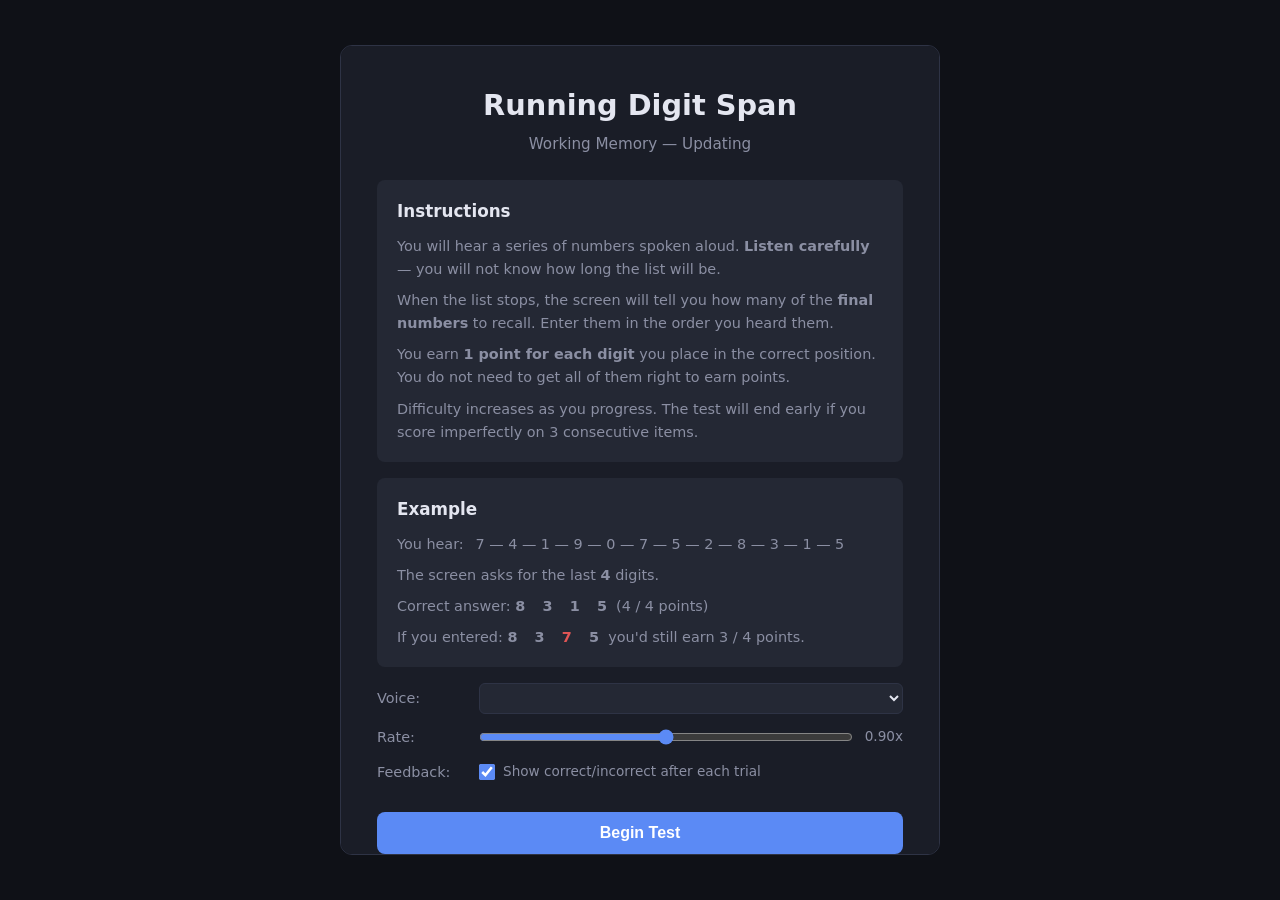
==== index.html @ 520c49b6 "Running Digit Span - WAIS-V style working memory test" ====
<!DOCTYPE html>
<html lang="en">
<head>
    <meta charset="UTF-8">
    <meta name="viewport" content="width=device-width, initial-scale=1.0">
    <title>Running Digit Span — Working Memory Assessment</title>
    <meta name="description" content="Running Digit Span working memory assessment modeled after WAIS-V clinical format with ascending difficulty, discontinue rules, and partial credit scoring.">
    <link rel="stylesheet" href="styles.css">
</head>
<body>
    <div id="app">
        <!-- Welcome Screen -->
        <div id="screen-welcome" class="screen active">
            <div class="card welcome-card">
                <h1>Running Digit Span</h1>
                <p class="subtitle">Working Memory — Updating</p>
                <div class="info-box">
                    <h3>Instructions</h3>
                    <p>
                        You will hear a series of numbers spoken aloud.
                        <strong>Listen carefully</strong> — you will not know how long the list will be.
                    </p>
                    <p>
                        When the list stops, the screen will tell you how many of the
                        <strong>final numbers</strong> to recall. Enter them in the order you heard them.
                    </p>
                    <p>
                        You earn <strong>1 point for each digit</strong> you place in the correct position.
                        You do not need to get all of them right to earn points.
                    </p>
                    <p>
                        Difficulty increases as you progress. The test will end early if you
                        score imperfectly on 3 consecutive items.
                    </p>
                </div>
                <div class="info-box">
                    <h3>Example</h3>
                    <p>You hear: &ensp;7 &mdash; 4 &mdash; 1 &mdash; 9 &mdash; 0 &mdash; 7 &mdash; 5 &mdash; 2 &mdash; 8 &mdash; 3 &mdash; 1 &mdash; 5</p>
                    <p>The screen asks for the last <strong>4</strong> digits.</p>
                    <p>Correct answer: <strong>8 &ensp; 3 &ensp; 1 &ensp; 5</strong> &nbsp;(4 / 4 points)</p>
                    <p>If you entered: <strong>8 &ensp; 3 &ensp; <span style="color:var(--error)">7</span> &ensp; 5</strong> &nbsp;you'd still earn 3 / 4 points.</p>
                </div>
                <div class="settings-row">
                    <label for="voice-select">Voice:</label>
                    <select id="voice-select"></select>
                </div>
                <div class="settings-row">
                    <label for="voice-rate">Rate:</label>
                    <input type="range" id="voice-rate" min="0.6" max="1.2" step="0.05" value="0.90">
                    <span id="voice-rate-label">0.90x</span>
                </div>
                <div class="settings-row">
                    <label for="chk-feedback">Feedback:</label>
                    <label class="toggle-label">
                        <input type="checkbox" id="chk-feedback" checked>
                        <span>Show correct/incorrect after each trial</span>
                    </label>
                </div>
                <button id="btn-start" class="btn btn-primary">Begin Test</button>
                <p class="note">Ensure your volume is turned up. The test uses text-to-speech.<br>No numbers will be shown on screen — audio only.</p>
            </div>
        </div>

        <!-- Ready Screen (between trials) -->
        <div id="screen-ready" class="screen">
            <div class="card stimulus-card">
                <p class="trial-counter">Item <span id="ready-trial-num"></span> of <span id="ready-trial-total"></span></p>
                <p id="ready-level-info" class="level-info"></p>
                <p class="ready-prompt">Press <strong>Start</strong> when you are ready to listen.</p>
                <button id="btn-go" class="btn btn-primary">Start</button>
            </div>
        </div>

        <!-- Stimulus Presentation Screen (audio only) -->
        <div id="screen-stimulus" class="screen">
            <div class="card stimulus-card">
                <div class="listening-indicator">
                    <div class="pulse-ring"></div>
                    <div class="pulse-ring delay-1"></div>
                    <div class="pulse-ring delay-2"></div>
                    <div class="speaker-icon">
                        <svg viewBox="0 0 24 24" width="36" height="36" fill="none" stroke="currentColor" stroke-width="2" stroke-linecap="round" stroke-linejoin="round">
                            <polygon points="11 5 6 9 2 9 2 15 6 15 11 19 11 5"></polygon>
                            <path d="M19.07 4.93a10 10 0 0 1 0 14.14"></path>
                            <path d="M15.54 8.46a5 5 0 0 1 0 7.07"></path>
                        </svg>
                    </div>
                </div>
                <div id="listening-label" class="listening-label">Listen&hellip;</div>
            </div>
        </div>

        <!-- Response Screen -->
        <div id="screen-response" class="screen">
            <div class="card response-card">
                <h2 id="recall-prompt"></h2>
                <p id="response-hint" class="response-hint"></p>

                <div id="response-slots" class="response-slots"></div>

                <div class="numpad">
                    <button class="numpad-btn" data-digit="1">1</button>
                    <button class="numpad-btn" data-digit="2">2</button>
                    <button class="numpad-btn" data-digit="3">3</button>
                    <button class="numpad-btn" data-digit="4">4</button>
                    <button class="numpad-btn" data-digit="5">5</button>
                    <button class="numpad-btn" data-digit="6">6</button>
                    <button class="numpad-btn" data-digit="7">7</button>
                    <button class="numpad-btn" data-digit="8">8</button>
                    <button class="numpad-btn" data-digit="9">9</button>
                    <button class="numpad-btn numpad-clear" data-action="clear">CLR</button>
                    <button class="numpad-btn" data-digit="0">0</button>
                    <button class="numpad-btn numpad-back" data-action="backspace">&larr;</button>
                </div>

                <div class="response-actions">
                    <button id="btn-submit" class="btn btn-primary" disabled>Submit</button>
                    <button id="btn-skip" class="btn btn-secondary">Don't Know</button>
                </div>
            </div>
        </div>

        <!-- Results Screen -->
        <div id="screen-results" class="screen">
            <div class="card results-card">
                <h1>Test Complete</h1>

                <p id="discontinued-notice" class="discontinued-notice" style="display:none"></p>

                <div class="results-summary">
                    <div class="result-item">
                        <span class="result-label">Raw Score</span>
                        <span id="result-total" class="result-value big"></span>
                    </div>
                    <div class="result-item">
                        <span class="result-label">Scaled Score Est.</span>
                        <span id="result-scaled" class="result-value big"></span>
                    </div>
                    <div class="result-item">
                        <span class="result-label">Running Span</span>
                        <span id="result-capacity" class="result-value big"></span>
                    </div>
                    <div class="result-item">
                        <span class="result-label">Accuracy</span>
                        <span id="result-accuracy" class="result-value"></span>
                    </div>
                </div>

                <h3>Accuracy by Level</h3>
                <div id="results-by-probe" class="results-by-block"></div>

                <h3>Trial Detail</h3>
                <div id="results-trial-detail" class="trial-detail-table-wrap"></div>

                <div class="norm-table">
                    <h3>Scoring &amp; Norms Reference</h3>
                    <table>
                        <thead>
                            <tr>
                                <th>Metric</th>
                                <th>Value</th>
                            </tr>
                        </thead>
                        <tbody>
                            <tr><td>Scoring</td><td>1 point per digit in correct serial position (partial credit)</td></tr>
                            <tr><td>Scaled Score</td><td>Mean = 10, SD = 3 (range 1–19)</td></tr>
                            <tr><td>Discontinue</td><td>After 3 consecutive imperfect scores</td></tr>
                            <tr><td>Typical Capacity</td><td>3–4 items (healthy adults)</td></tr>
                        </tbody>
                    </table>
                    <table style="margin-top:12px">
                        <thead>
                            <tr>
                                <th>Level (Probe)</th>
                                <th>Typical Per-Digit Accuracy</th>
                            </tr>
                        </thead>
                        <tbody>
                            <tr><td>Last 3</td><td>~85–95 %</td></tr>
                            <tr><td>Last 4</td><td>~70–85 %</td></tr>
                            <tr><td>Last 5</td><td>~55–70 %</td></tr>
                            <tr><td>Last 6</td><td>~45–60 %</td></tr>
                            <tr><td>Last 7</td><td>~35–50 %</td></tr>
                        </tbody>
                    </table>
                    <p class="norm-note">
                        Research benchmarks from Bunting, Cowan &amp; Saults (2006, <em>QJEP</em>)
                        and Cowan et al. (2005, <em>Cognitive Psychology</em>, 51, 42–100).
                        WAIS-V scaled scores use proprietary age-based norm tables (Pearson, 2024) —
                        the estimate above is approximate.
                    </p>
                </div>

                <div class="norm-submit-section">
                    <h3>📊 Help Build Norms</h3>
                    <p class="norm-submit-desc">Submit your results anonymously to help build normative data. No personally identifiable information is collected.</p>
                    <div class="norm-submit-row">
                        <label for="input-age">Age (optional):</label>
                        <input type="number" id="input-age" min="10" max="100" placeholder="e.g. 25" class="age-input">
                    </div>
                    <button id="btn-submit-norms" class="btn btn-success">Submit Results Anonymously</button>
                    <div id="submit-status" class="submit-status" style="display:none"></div>
                </div>

                <div class="results-actions">
                    <button id="btn-restart" class="btn btn-primary">Retake Test</button>
                    <button id="btn-export" class="btn btn-secondary">Export Results</button>
                </div>
            </div>
        </div>
    </div>

    <script src="app.js"></script>
</body>
</html>
---- styles.css ----
/* === Reset & Base === */
*, *::before, *::after {
    box-sizing: border-box;
    margin: 0;
    padding: 0;
}

html {
    overflow-x: hidden;
}

:root {
    --bg: #0f1117;
    --surface: #1a1d27;
    --surface-2: #242834;
    --border: #2e3345;
    --text: #e4e6f0;
    --text-dim: #8b8fa3;
    --primary: #5b8af5;
    --primary-hover: #7aa2ff;
    --success: #4caf7c;
    --error: #e05555;
    --warning: #e0a840;
    --highlight: #f0c040;
    --radius: 12px;
    --radius-sm: 8px;
}

html, body {
    height: 100%;
    font-family: 'Segoe UI', system-ui, -apple-system, sans-serif;
    background: var(--bg);
    color: var(--text);
    line-height: 1.6;
    -webkit-font-smoothing: antialiased;
}

#app {
    min-height: 100vh;
    display: flex;
    align-items: center;
    justify-content: center;
    padding: 20px;
}

/* === Screens === */
.screen {
    display: none;
    width: 100%;
    max-width: 600px;
    animation: fadeIn 0.3s ease;
}

.screen.active {
    display: block;
}

@keyframes fadeIn {
    from { opacity: 0; transform: translateY(8px); }
    to { opacity: 1; transform: translateY(0); }
}

/* === Card === */
.card {
    background: var(--surface);
    border: 1px solid var(--border);
    border-radius: var(--radius);
    padding: 36px;
}

.welcome-card {
    max-height: 90vh;
    overflow-y: auto;
}

h1 {
    font-size: 1.8rem;
    font-weight: 700;
    text-align: center;
    margin-bottom: 4px;
}

h2 {
    font-size: 1.4rem;
    font-weight: 600;
    text-align: center;
    margin-bottom: 16px;
}

h3 {
    font-size: 1.05rem;
    font-weight: 600;
    margin-bottom: 10px;
}

.subtitle {
    text-align: center;
    color: var(--text-dim);
    font-size: 0.95rem;
    margin-bottom: 24px;
}

/* === Info Boxes === */
.info-box {
    background: var(--surface-2);
    border-radius: var(--radius-sm);
    padding: 18px 20px;
    margin-bottom: 16px;
}

.info-box p {
    font-size: 0.9rem;
    color: var(--text-dim);
    margin-bottom: 8px;
}

.info-box p:last-child {
    margin-bottom: 0;
}

.example-note {
    font-size: 0.8rem !important;
    font-style: italic;
    color: var(--text-dim);
    opacity: 0.7;
    margin-top: 4px;
}

/* === Settings === */
.settings-row {
    display: flex;
    align-items: center;
    gap: 12px;
    margin-bottom: 12px;
    font-size: 0.9rem;
}

.settings-row label {
    min-width: 90px;
    color: var(--text-dim);
}

.settings-row select,
.settings-row input[type="range"] {
    flex: 1;
}

select {
    background: var(--surface-2);
    color: var(--text);
    border: 1px solid var(--border);
    border-radius: 6px;
    padding: 6px 10px;
    font-size: 0.85rem;
}

input[type="range"] {
    accent-color: var(--primary);
}

#voice-rate-label {
    color: var(--text-dim);
    min-width: 35px;
    text-align: right;
    font-size: 0.85rem;
}

/* === Buttons === */
.btn {
    display: inline-block;
    padding: 12px 32px;
    border: none;
    border-radius: var(--radius-sm);
    font-size: 1rem;
    font-weight: 600;
    cursor: pointer;
    transition: background 0.2s, opacity 0.2s;
}

.btn:disabled {
    opacity: 0.4;
    cursor: not-allowed;
}

.btn-primary {
    background: var(--primary);
    color: #fff;
    width: 100%;
    margin-top: 16px;
}

.btn-primary:hover:not(:disabled) {
    background: var(--primary-hover);
}

.btn-secondary {
    background: var(--surface-2);
    color: var(--text-dim);
    border: 1px solid var(--border);
}

.btn-secondary:hover:not(:disabled) {
    background: var(--border);
}

.note {
    text-align: center;
    color: var(--text-dim);
    font-size: 0.8rem;
    margin-top: 12px;
}

/* === Ready Screen === */
.stimulus-card {
    text-align: center;
    min-height: 280px;
    display: flex;
    flex-direction: column;
    align-items: center;
    justify-content: center;
}

.trial-counter {
    font-size: 0.85rem;
    color: var(--text-dim);
    margin-bottom: 24px;
    letter-spacing: 0.02em;
}

.ready-prompt {
    font-size: 1.1rem;
    color: var(--text);
    margin-bottom: 8px;
}

.level-info {
    font-size: 0.82rem;
    color: var(--primary);
    background: rgba(91, 138, 245, 0.1);
    border: 1px solid rgba(91, 138, 245, 0.2);
    border-radius: 6px;
    padding: 4px 14px;
    margin-bottom: 16px;
    letter-spacing: 0.02em;
}

/* === Stimulus Screen — Listening Indicator === */
.listening-indicator {
    position: relative;
    width: 100px;
    height: 100px;
    display: flex;
    align-items: center;
    justify-content: center;
    margin-bottom: 20px;
}

.pulse-ring {
    position: absolute;
    width: 100%;
    height: 100%;
    border-radius: 50%;
    border: 2px solid var(--primary);
    opacity: 0;
    animation: pulseRing 2s ease-out infinite;
}

.pulse-ring.delay-1 {
    animation-delay: 0.5s;
}

.pulse-ring.delay-2 {
    animation-delay: 1.0s;
}

@keyframes pulseRing {
    0% {
        transform: scale(0.5);
        opacity: 0.6;
    }
    100% {
        transform: scale(1.4);
        opacity: 0;
    }
}

.speaker-icon {
    position: relative;
    z-index: 1;
    width: 56px;
    height: 56px;
    border-radius: 50%;
    background: var(--primary);
    display: flex;
    align-items: center;
    justify-content: center;
    color: #fff;
    animation: breathe 1.5s ease-in-out infinite;
}

@keyframes breathe {
    0%, 100% { transform: scale(1); opacity: 0.85; }
    50% { transform: scale(1.08); opacity: 1; }
}

.listening-label {
    font-size: 1.2rem;
    font-weight: 500;
    color: var(--text-dim);
    animation: pulse 1.5s ease-in-out infinite;
}

@keyframes pulse {
    0%, 100% { opacity: 0.4; }
    50% { opacity: 1; }
}

/* === Response Screen === */
.response-card {
    text-align: center;
}

.response-card h2 {
    margin-bottom: 4px;
}

.highlight {
    color: var(--highlight);
    font-weight: 700;
}

.response-hint {
    font-size: 0.85rem;
    color: var(--text-dim);
    margin-bottom: 20px;
}

/* Response Slots */
.response-slots {
    display: flex;
    justify-content: center;
    gap: 10px;
    margin-bottom: 24px;
    flex-wrap: wrap;
}

.slot {
    width: 52px;
    height: 60px;
    background: var(--surface-2);
    border: 2px solid var(--border);
    border-radius: var(--radius-sm);
    display: flex;
    align-items: center;
    justify-content: center;
    font-size: 1.8rem;
    font-weight: 600;
    font-variant-numeric: tabular-nums;
    transition: border-color 0.15s;
}

.slot.active {
    border-color: var(--primary);
    box-shadow: 0 0 0 2px rgba(91, 138, 245, 0.25);
}

.slot.filled {
    border-color: var(--text-dim);
}

/* Feedback highlighting (optional — toggled on settings) */
.slot.slot-correct {
    border-color: var(--success);
    background: rgba(76, 175, 124, 0.15);
    color: var(--success);
    box-shadow: 0 0 0 2px rgba(76, 175, 124, 0.25);
}

.slot.slot-incorrect {
    border-color: var(--error);
    background: rgba(224, 85, 85, 0.12);
    color: var(--error);
    box-shadow: 0 0 0 2px rgba(224, 85, 85, 0.2);
    position: relative;
    flex-direction: column;
    gap: 0;
    line-height: 1.1;
}

.slot-correct-hint {
    display: block;
    font-size: 0.7rem;
    color: var(--success);
    opacity: 0.85;
    font-weight: 500;
}

/* Toggle label for settings */
.toggle-label {
    display: flex;
    align-items: center;
    gap: 8px;
    cursor: pointer;
    font-size: 0.85rem;
    color: var(--text-dim);
}

.toggle-label input[type="checkbox"] {
    accent-color: var(--primary);
    width: 16px;
    height: 16px;
    cursor: pointer;
}

/* Number Pad */
.numpad {
    display: grid;
    grid-template-columns: repeat(3, 1fr);
    gap: 8px;
    max-width: 280px;
    margin: 0 auto 20px;
}

.numpad-btn {
    height: 56px;
    background: var(--surface-2);
    border: 1px solid var(--border);
    border-radius: var(--radius-sm);
    color: var(--text);
    font-size: 1.3rem;
    font-weight: 600;
    cursor: pointer;
    transition: background 0.15s, transform 0.1s;
    user-select: none;
    -webkit-user-select: none;
}

.numpad-btn:hover {
    background: var(--border);
}

.numpad-btn:active {
    transform: scale(0.95);
    background: var(--primary);
}

.numpad-clear {
    font-size: 0.85rem;
    color: var(--error);
}

.numpad-back {
    font-size: 1.1rem;
    color: var(--warning);
}

.response-actions {
    display: flex;
    gap: 10px;
}

.response-actions .btn {
    flex: 1;
}

.response-actions .btn-primary {
    margin-top: 0;
}

/* === Results Screen === */
.results-card {
    max-height: 90vh;
    overflow-y: auto;
}

.results-card h1 {
    margin-bottom: 24px;
}

.results-summary {
    display: flex;
    gap: 12px;
    margin-bottom: 28px;
    flex-wrap: wrap;
}

.result-item {
    flex: 1;
    min-width: 140px;
    background: var(--surface-2);
    border-radius: var(--radius-sm);
    padding: 16px;
    text-align: center;
}

.result-label {
    display: block;
    font-size: 0.78rem;
    color: var(--text-dim);
    text-transform: uppercase;
    letter-spacing: 0.04em;
    margin-bottom: 6px;
}

.result-value {
    display: block;
    font-size: 1.3rem;
    font-weight: 700;
}

.result-value.big {
    font-size: 1.8rem;
    color: var(--primary);
}

/* Results by probe size */
.results-by-block {
    margin-bottom: 24px;
}

.block-result {
    display: flex;
    align-items: center;
    justify-content: space-between;
    padding: 10px 14px;
    background: var(--surface-2);
    border-radius: 6px;
    margin-bottom: 6px;
    font-size: 0.88rem;
}

.block-result-label {
    color: var(--text-dim);
    min-width: 55px;
}

.block-result-bar {
    flex: 1;
    height: 6px;
    background: var(--border);
    border-radius: 3px;
    margin: 0 14px;
    overflow: hidden;
}

.block-result-fill {
    height: 100%;
    background: var(--primary);
    border-radius: 3px;
    transition: width 0.5s ease;
}

.block-result-value {
    font-weight: 600;
    min-width: 90px;
    text-align: right;
    font-size: 0.82rem;
}

/* Trial detail table */
.trial-detail-table-wrap {
    margin-bottom: 24px;
    overflow-x: auto;
}

.trial-table {
    width: 100%;
    border-collapse: collapse;
    font-size: 0.82rem;
}

.trial-table th {
    text-align: left;
    color: var(--text-dim);
    font-weight: 500;
    padding: 8px 8px;
    border-bottom: 1px solid var(--border);
    white-space: nowrap;
}

.trial-table td {
    padding: 7px 8px;
    border-bottom: 1px solid rgba(46, 51, 69, 0.4);
    white-space: nowrap;
}

.trial-table .mono {
    font-family: 'Consolas', 'Courier New', monospace;
    font-size: 0.85rem;
    letter-spacing: 0.04em;
}

.digit-correct {
    color: var(--success);
    font-weight: 700;
}

.digit-wrong {
    color: var(--error);
    font-weight: 600;
}

.digit-blank {
    color: var(--text-dim);
    opacity: 0.5;
}

/* Norm Table */
.norm-table {
    background: var(--surface-2);
    border-radius: var(--radius-sm);
    padding: 18px 20px;
    margin-bottom: 20px;
}

.norm-table table {
    width: 100%;
    border-collapse: collapse;
    font-size: 0.88rem;
}

.norm-table th {
    text-align: left;
    color: var(--text-dim);
    font-weight: 500;
    padding: 6px 10px;
    border-bottom: 1px solid var(--border);
}

.norm-table td {
    padding: 6px 10px;
    border-bottom: 1px solid rgba(46, 51, 69, 0.5);
}

.norm-note {
    font-size: 0.78rem;
    color: var(--text-dim);
    margin-top: 10px;
    line-height: 1.5;
}

/* Norm Submission */
.norm-submit-section {
    background: var(--surface-2);
    border-radius: var(--radius-sm);
    padding: 18px 20px;
    margin-bottom: 20px;
    border: 1px solid rgba(76, 175, 124, 0.2);
}

.norm-submit-section h3 {
    margin-bottom: 8px;
}

.norm-submit-desc {
    font-size: 0.85rem;
    color: var(--text-dim);
    margin-bottom: 14px;
}

.norm-submit-row {
    display: flex;
    align-items: center;
    gap: 10px;
    margin-bottom: 12px;
    font-size: 0.88rem;
}

.norm-submit-row label {
    color: var(--text-dim);
    white-space: nowrap;
}

.age-input {
    width: 90px;
    background: var(--bg);
    color: var(--text);
    border: 1px solid var(--border);
    border-radius: 6px;
    padding: 6px 10px;
    font-size: 0.88rem;
}

.btn-success {
    background: var(--success);
    color: #fff;
    width: 100%;
}

.btn-success:hover:not(:disabled) {
    background: #5bc48a;
}

.submit-status {
    margin-top: 10px;
    padding: 8px 12px;
    border-radius: 6px;
    font-size: 0.85rem;
    text-align: center;
}

.submit-status.info {
    background: rgba(91, 138, 245, 0.1);
    color: var(--primary);
}

.submit-status.success {
    background: rgba(76, 175, 124, 0.12);
    color: var(--success);
}

.submit-status.warning {
    background: rgba(224, 168, 64, 0.12);
    color: var(--warning);
}

.submit-status.error {
    background: rgba(224, 85, 85, 0.1);
    color: var(--error);
}

.results-actions {
    display: flex;
    gap: 10px;
}

.results-actions .btn {
    flex: 1;
}

.results-actions .btn-primary {
    margin-top: 0;
}

/* Discontinued Notice */
.discontinued-notice {
    background: rgba(224, 168, 64, 0.12);
    border: 1px solid rgba(224, 168, 64, 0.3);
    border-radius: var(--radius-sm);
    padding: 12px 16px;
    margin-bottom: 20px;
    font-size: 0.88rem;
    color: var(--warning);
    text-align: center;
}

/* Recalibration Results */
.recal-summary {
    display: flex;
    align-items: center;
    justify-content: space-between;
    background: var(--surface-2);
    border-radius: 6px;
    padding: 10px 14px;
    margin-bottom: 6px;
}

.recal-label {
    color: var(--text-dim);
    font-size: 0.88rem;
}

.recal-value {
    font-weight: 600;
    font-size: 0.88rem;
}

.recal-note {
    font-size: 0.78rem;
    color: var(--text-dim);
    line-height: 1.5;
    margin-bottom: 16px;
}

.recal-row {
    background: rgba(91, 138, 245, 0.04);
}

.recal-row td {
    font-style: italic;
}

/* === Responsive === */
@media (max-width: 480px) {
    .card {
        padding: 24px 18px;
    }

    .numpad {
        max-width: 240px;
    }

    .numpad-btn {
        height: 48px;
        font-size: 1.1rem;
    }

    .slot {
        width: 44px;
        height: 52px;
        font-size: 1.5rem;
    }

    .results-summary {
        flex-direction: column;
    }

    .trial-table {
        font-size: 0.75rem;
    }
}
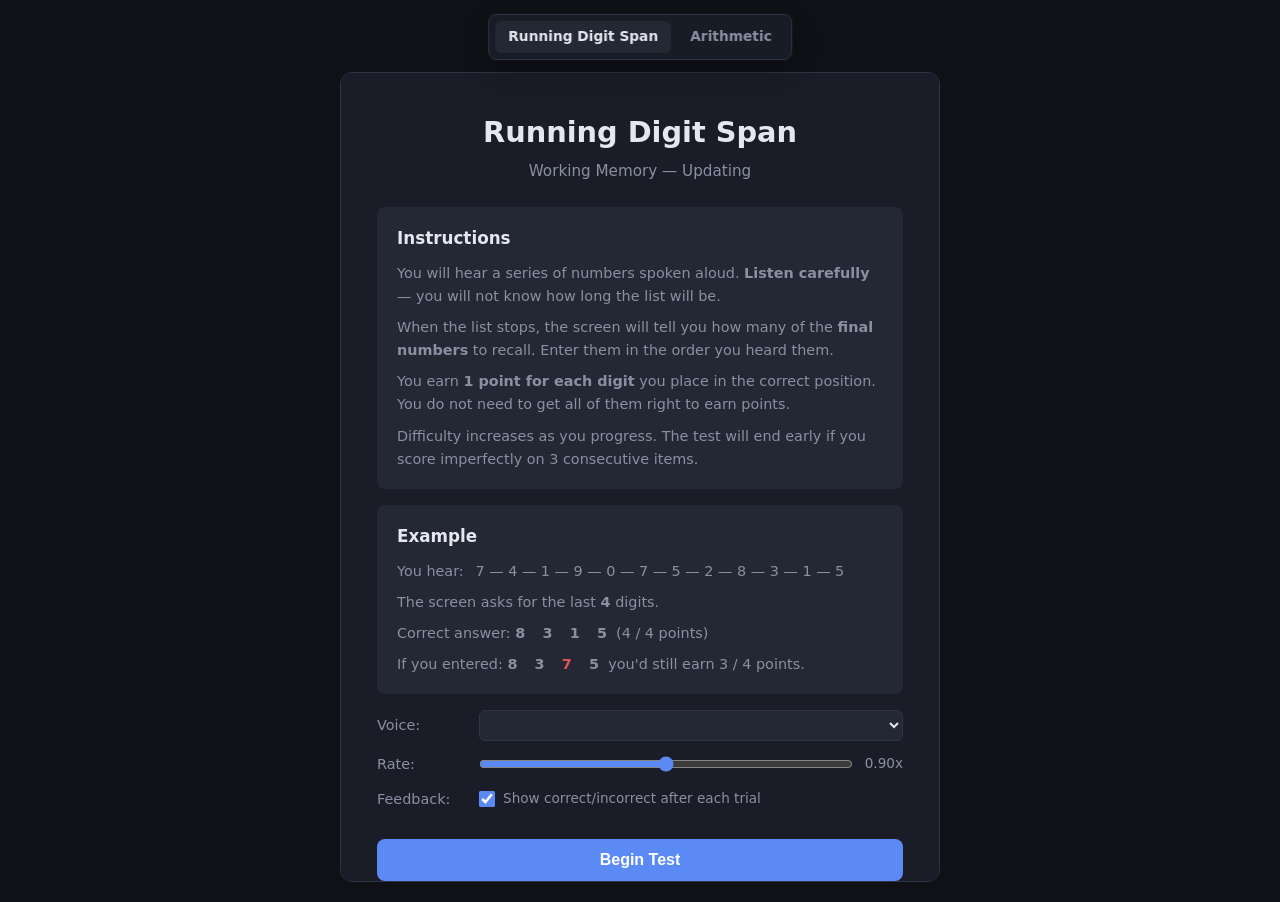
==== commit 80a30290: "Add WAIS-style arithmetic test" ====
--- a/index.html
+++ b/index.html
@@ -8,6 +8,10 @@
     <link rel="stylesheet" href="styles.css">
 </head>
 <body>
+    <nav class="app-nav" aria-label="Assessment navigation">
+        <a href="index.html" class="app-nav-link active">Running Digit Span</a>
+        <a href="arithmetic.html" class="app-nav-link">Arithmetic</a>
+    </nav>
     <div id="app">
         <!-- Welcome Screen -->
         <div id="screen-welcome" class="screen active">
@@ -126,6 +130,13 @@
                 <h1>Test Complete</h1>
 
                 <p id="discontinued-notice" class="discontinued-notice" style="display:none"></p>
+
+                <div class="iq-hero">
+                    <span class="iq-label">WMI Running Digits — Estimated IQ</span>
+                    <span id="result-iq" class="iq-score"></span>
+                    <span id="result-classification" class="iq-classification"></span>
+                    <span id="result-percentile" class="iq-percentile"></span>
+                </div>
 
                 <div class="results-summary">
                     <div class="result-item">
--- a/styles.css
+++ b/styles.css
@@ -5,7 +5,7 @@
     padding: 0;
 }
 
-html {
+html, body {
     overflow-x: hidden;
 }
 
@@ -40,14 +40,47 @@
     display: flex;
     align-items: center;
     justify-content: center;
-    padding: 20px;
+    padding: 72px 20px 20px;
+}
+
+.app-nav {
+    position: fixed;
+    top: 14px;
+    left: 50%;
+    transform: translateX(-50%);
+    z-index: 10;
+    display: flex;
+    gap: 6px;
+    padding: 6px;
+    background: rgba(26, 29, 39, 0.94);
+    border: 1px solid var(--border);
+    border-radius: var(--radius-sm);
+    box-shadow: 0 10px 28px rgba(0, 0, 0, 0.22);
+    backdrop-filter: blur(10px);
+}
+
+.app-nav-link {
+    color: var(--text-dim);
+    text-decoration: none;
+    font-size: 0.86rem;
+    font-weight: 600;
+    line-height: 1;
+    padding: 9px 13px;
+    border-radius: 6px;
+    white-space: nowrap;
+}
+
+.app-nav-link:hover,
+.app-nav-link.active {
+    color: var(--text);
+    background: var(--surface-2);
 }
 
 /* === Screens === */
 .screen {
     display: none;
     width: 100%;
-    max-width: 600px;
+    max-width: min(600px, calc(100vw - 40px));
     animation: fadeIn 0.3s ease;
 }
 
@@ -66,6 +99,8 @@
     border: 1px solid var(--border);
     border-radius: var(--radius);
     padding: 36px;
+    overflow: hidden;
+    max-width: 100%;
 }
 
 .welcome-card {
@@ -143,6 +178,7 @@
 .settings-row select,
 .settings-row input[type="range"] {
     flex: 1;
+    min-width: 0;
 }
 
 select {
@@ -152,6 +188,9 @@
     border-radius: 6px;
     padding: 6px 10px;
     font-size: 0.85rem;
+    max-width: 100%;
+    overflow: hidden;
+    text-overflow: ellipsis;
 }
 
 input[type="range"] {
@@ -467,6 +506,143 @@
     margin-top: 0;
 }
 
+/* === Arithmetic Test === */
+#arith-screen-results {
+    max-width: min(980px, calc(100vw - 40px));
+}
+
+#arith-screen-response {
+    max-width: min(680px, calc(100vw - 40px));
+}
+
+.arithmetic-response-card h2 {
+    margin-top: 18px;
+}
+
+.timer-wrap {
+    width: 100%;
+    background: var(--surface-2);
+    border: 1px solid var(--border);
+    border-radius: var(--radius-sm);
+    padding: 12px 14px;
+    margin-bottom: 10px;
+}
+
+.timer-row {
+    display: flex;
+    justify-content: space-between;
+    align-items: center;
+    color: var(--text-dim);
+    font-size: 0.86rem;
+    margin-bottom: 8px;
+}
+
+.timer-row strong {
+    color: var(--text);
+    font-variant-numeric: tabular-nums;
+}
+
+.timer-track {
+    width: 100%;
+    height: 8px;
+    background: var(--border);
+    border-radius: 999px;
+    overflow: hidden;
+}
+
+.timer-fill {
+    height: 100%;
+    width: 100%;
+    background: var(--success);
+    border-radius: 999px;
+    transition: width 0.1s linear, background 0.2s ease;
+}
+
+.timer-fill.timer-low {
+    background: var(--warning);
+}
+
+.question-fallback {
+    background: rgba(224, 168, 64, 0.1);
+    border: 1px solid rgba(224, 168, 64, 0.24);
+    border-radius: var(--radius-sm);
+    color: var(--text);
+    font-size: 0.92rem;
+    line-height: 1.5;
+    padding: 12px 14px;
+    margin-bottom: 14px;
+    text-align: left;
+}
+
+.repeat-answer-grid {
+    display: grid;
+    grid-template-columns: 180px minmax(0, 1fr);
+    gap: 12px;
+    align-items: stretch;
+    margin-bottom: 14px;
+}
+
+.repeat-btn {
+    width: 100%;
+    padding-left: 14px;
+    padding-right: 14px;
+}
+
+.answer-box {
+    display: flex;
+    flex-direction: column;
+    gap: 6px;
+    text-align: left;
+    color: var(--text-dim);
+    font-size: 0.82rem;
+    font-weight: 600;
+}
+
+.answer-box input {
+    width: 100%;
+    min-height: 48px;
+    background: var(--surface-2);
+    color: var(--text);
+    border: 1px solid var(--border);
+    border-radius: var(--radius-sm);
+    padding: 8px 12px;
+    font-size: 1.25rem;
+    font-weight: 600;
+    font-variant-numeric: tabular-nums;
+}
+
+.answer-box input:focus {
+    outline: none;
+    border-color: var(--primary);
+    box-shadow: 0 0 0 2px rgba(91, 138, 245, 0.24);
+}
+
+.item-feedback {
+    min-height: 24px;
+    font-size: 0.9rem;
+    font-weight: 600;
+    margin-bottom: 8px;
+}
+
+.item-feedback.info {
+    color: var(--primary);
+}
+
+.item-feedback.success {
+    color: var(--success);
+}
+
+.item-feedback.error {
+    color: var(--error);
+}
+
+.arithmetic-detail-table .question-cell {
+    min-width: 300px;
+    max-width: 420px;
+    white-space: normal;
+    line-height: 1.35;
+}
+
 /* === Results Screen === */
 .results-card {
     max-height: 90vh;
@@ -475,6 +651,47 @@
 
 .results-card h1 {
     margin-bottom: 24px;
+}
+
+/* IQ Hero Card */
+.iq-hero {
+    display: flex;
+    flex-direction: column;
+    align-items: center;
+    text-align: center;
+    background: linear-gradient(135deg, rgba(91, 138, 245, 0.12), rgba(76, 175, 124, 0.08));
+    border: 1px solid rgba(91, 138, 245, 0.25);
+    border-radius: var(--radius-sm);
+    padding: 24px 20px;
+    margin-bottom: 20px;
+}
+
+.iq-label {
+    font-size: 0.78rem;
+    color: var(--text-dim);
+    text-transform: uppercase;
+    letter-spacing: 0.06em;
+    margin-bottom: 8px;
+}
+
+.iq-score {
+    font-size: 3.2rem;
+    font-weight: 800;
+    color: var(--primary);
+    line-height: 1;
+    margin-bottom: 6px;
+}
+
+.iq-classification {
+    font-size: 1rem;
+    font-weight: 600;
+    color: var(--text);
+    margin-bottom: 4px;
+}
+
+.iq-percentile {
+    font-size: 0.85rem;
+    color: var(--text-dim);
 }
 
 .results-summary {
@@ -782,6 +999,23 @@
 
 /* === Responsive === */
 @media (max-width: 480px) {
+    #app {
+        padding: 76px 14px 14px;
+    }
+
+    .app-nav {
+        width: calc(100vw - 28px);
+        justify-content: center;
+    }
+
+    .app-nav-link {
+        flex: 1;
+        text-align: center;
+        padding-left: 8px;
+        padding-right: 8px;
+        font-size: 0.8rem;
+    }
+
     .card {
         padding: 24px 18px;
     }
@@ -808,4 +1042,12 @@
     .trial-table {
         font-size: 0.75rem;
     }
-}
+
+    .repeat-answer-grid {
+        grid-template-columns: 1fr;
+    }
+
+    .arithmetic-detail-table .question-cell {
+        min-width: 220px;
+    }
+}
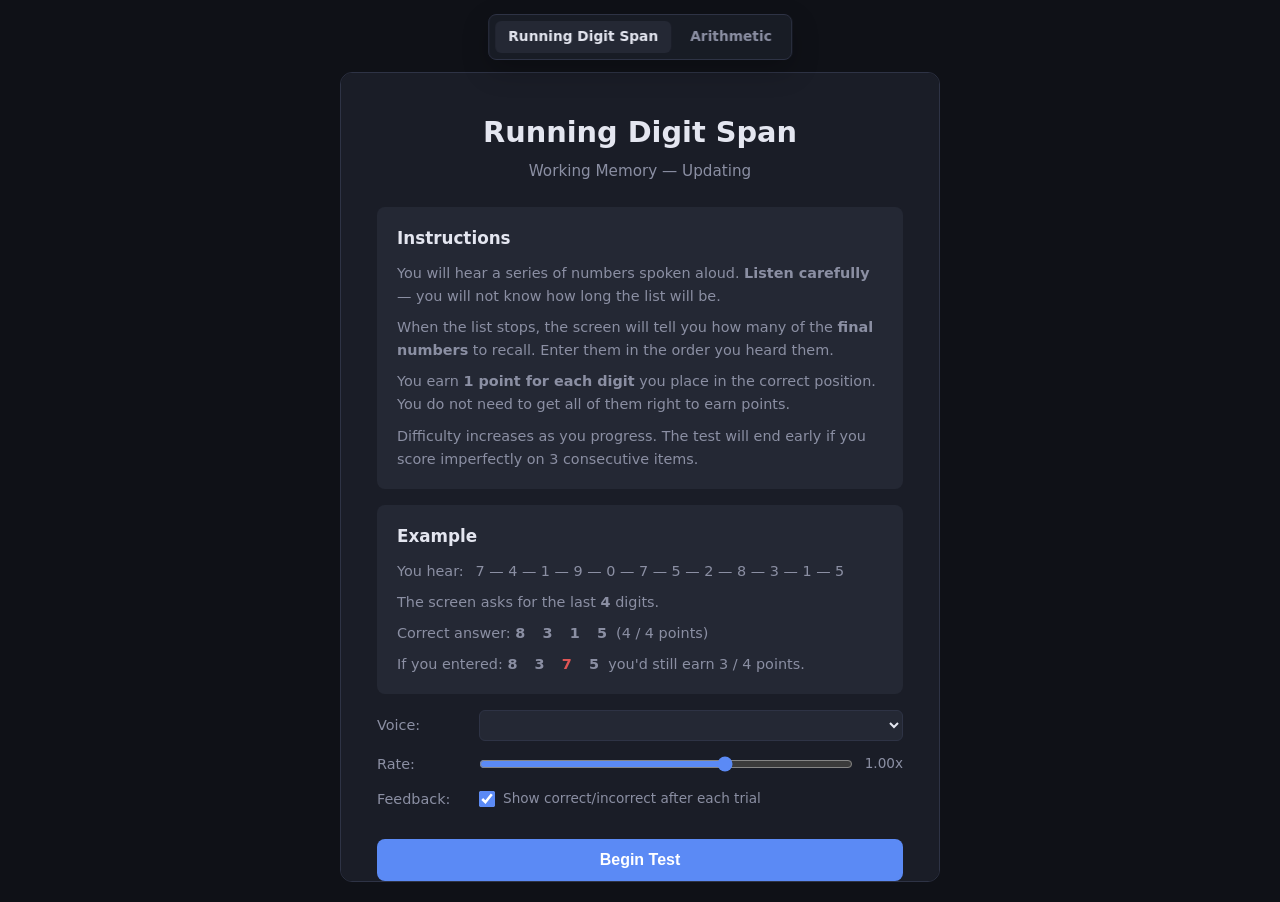
==== commit 7beb4c0b: "Set digit span voice rate default to 1x" ====
--- a/index.html
+++ b/index.html
@@ -50,8 +50,8 @@
                 </div>
                 <div class="settings-row">
                     <label for="voice-rate">Rate:</label>
-                    <input type="range" id="voice-rate" min="0.6" max="1.2" step="0.05" value="0.90">
-                    <span id="voice-rate-label">0.90x</span>
+                    <input type="range" id="voice-rate" min="0.6" max="1.2" step="0.05" value="1.00">
+                    <span id="voice-rate-label">1.00x</span>
                 </div>
                 <div class="settings-row">
                     <label for="chk-feedback">Feedback:</label>
@@ -209,6 +209,14 @@
                         <label for="input-age">Age (optional):</label>
                         <input type="number" id="input-age" min="10" max="100" placeholder="e.g. 25" class="age-input">
                     </div>
+                    <div class="norm-submit-row">
+                        <label for="input-cait-wmi">CAIT WMI (optional):</label>
+                        <input type="number" id="input-cait-wmi" min="1" max="200" placeholder="e.g. 105" class="score-input">
+                    </div>
+                    <div class="norm-submit-row">
+                        <label for="input-core-wmi">CORE WMI (optional):</label>
+                        <input type="number" id="input-core-wmi" min="1" max="200" placeholder="e.g. 102" class="score-input">
+                    </div>
                     <button id="btn-submit-norms" class="btn btn-success">Submit Results Anonymously</button>
                     <div id="submit-status" class="submit-status" style="display:none"></div>
                 </div>
--- a/styles.css
+++ b/styles.css
@@ -888,8 +888,9 @@
     white-space: nowrap;
 }
 
-.age-input {
-    width: 90px;
+.age-input,
+.score-input {
+    width: 100px;
     background: var(--bg);
     color: var(--text);
     border: 1px solid var(--border);
